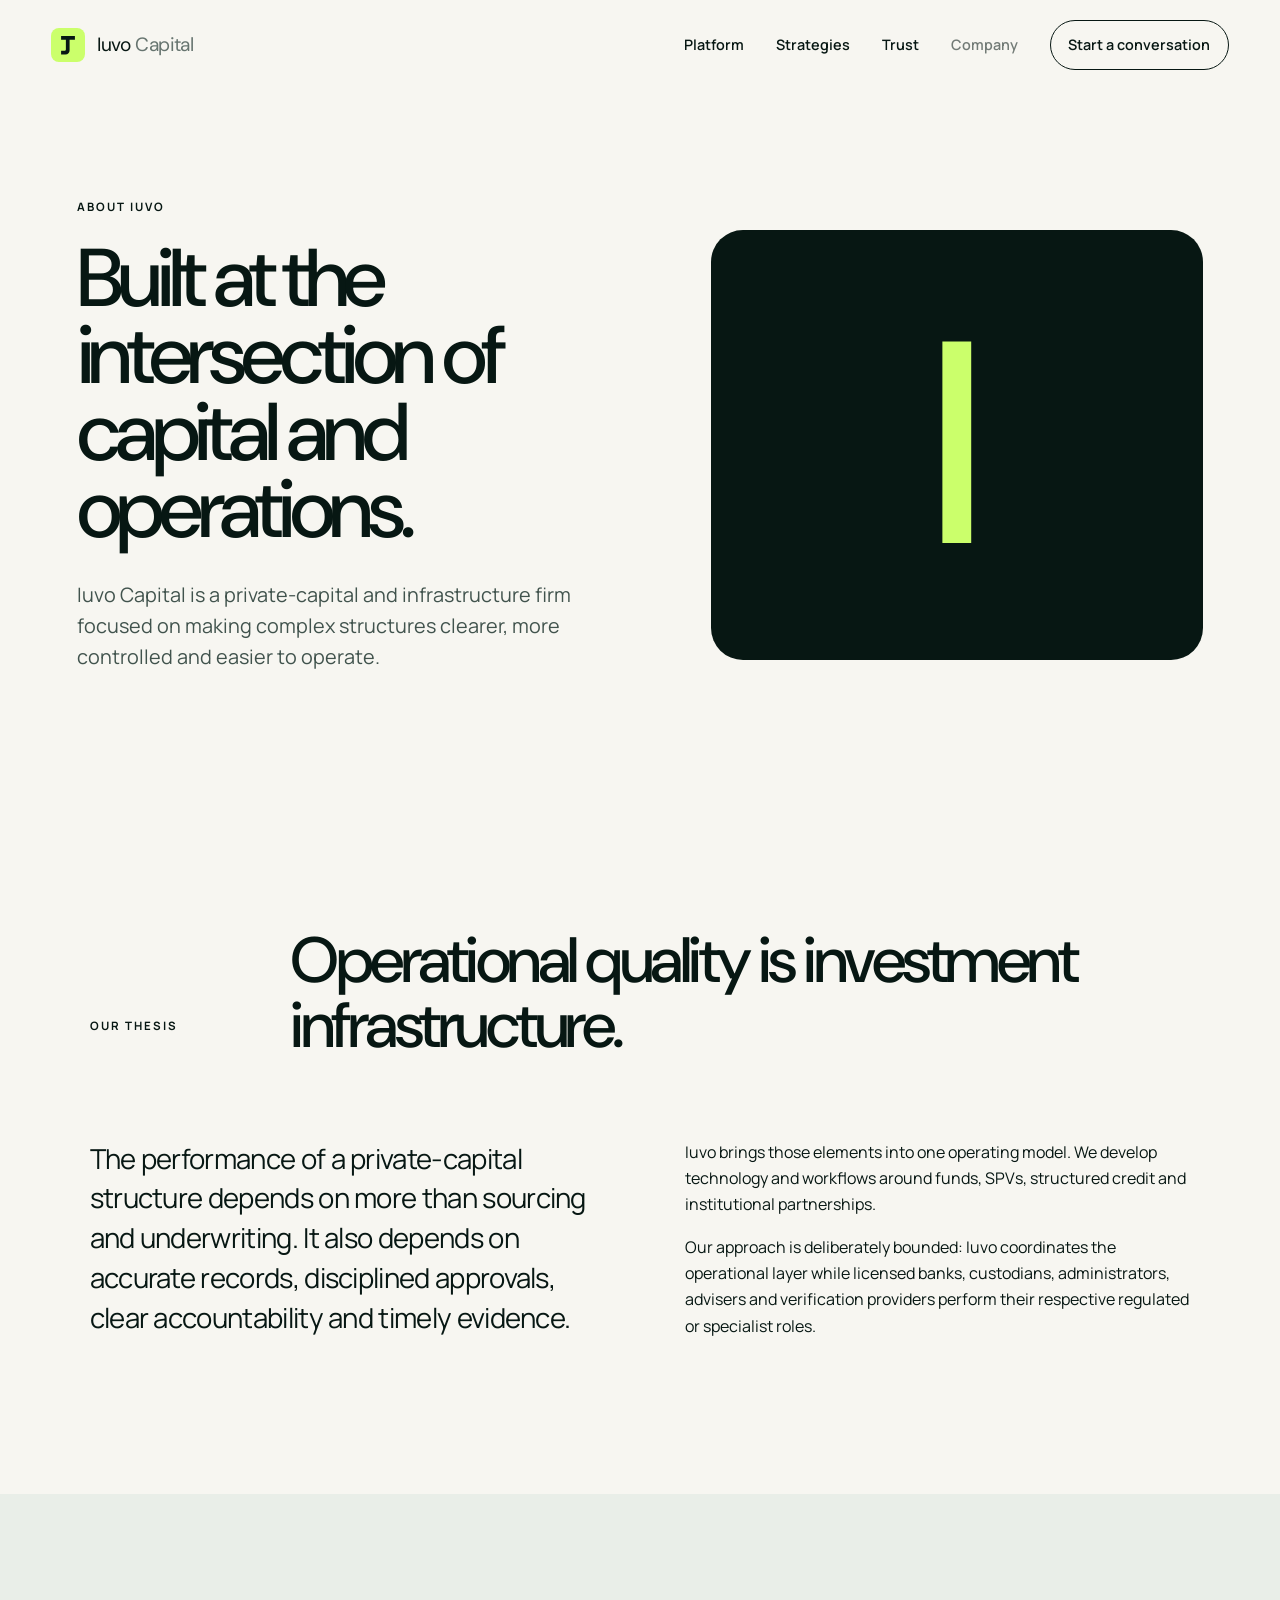
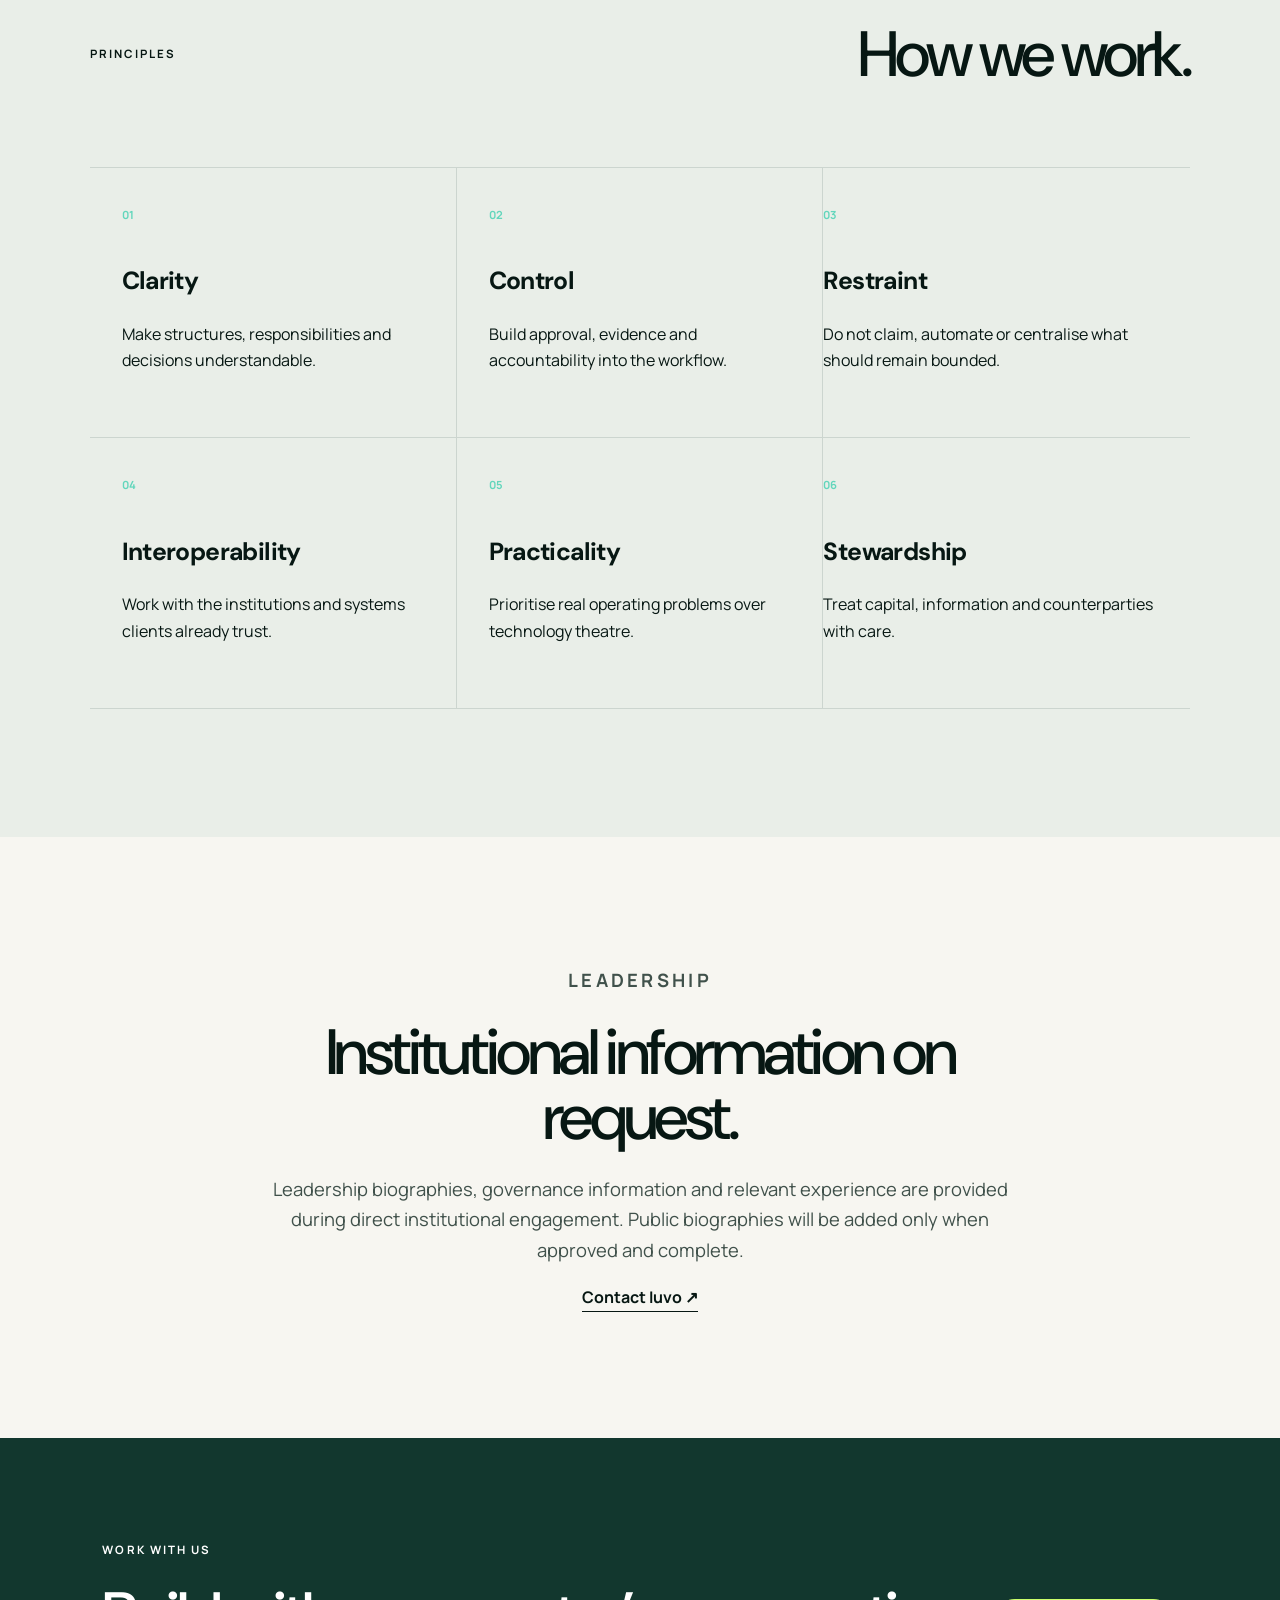
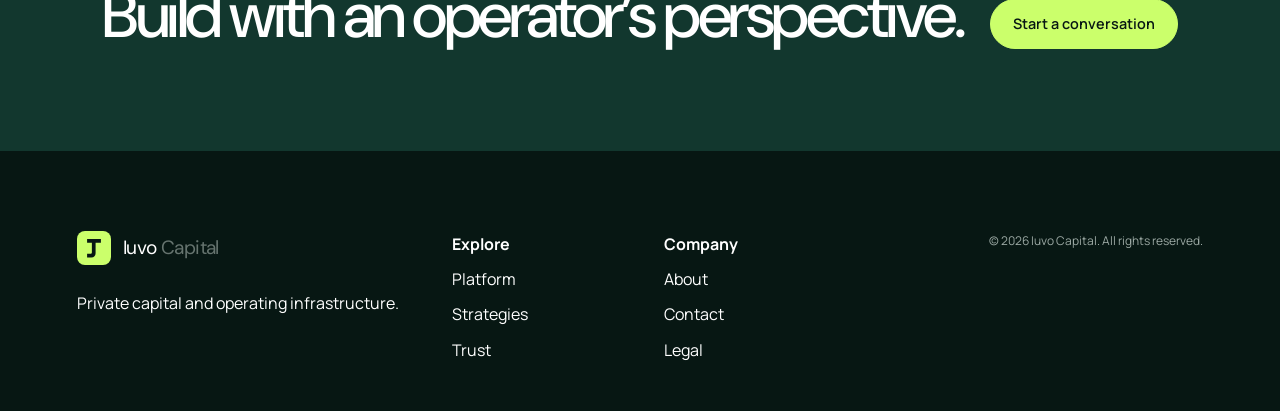
==== about.html @ e955562e "Build new Iuvo Capital website" ====
<!doctype html><html lang="en"><head><meta charset="utf-8"><meta name="viewport" content="width=device-width,initial-scale=1"><meta name="description" content="About Iuvo Capital."><title>Company — Iuvo Capital</title><link rel="icon" href="assets/mark.svg" type="image/svg+xml"><link rel="stylesheet" href="assets/site.css"><script defer src="assets/site.js"></script></head><body><a class="skip" href="#main">Skip to content</a><header class="site-header"><a class="brand" href="index.html"><img src="assets/mark.svg" alt=""><span>Iuvo <b>Capital</b></span></a><button class="menu" aria-expanded="false" aria-controls="nav">Menu</button><nav id="nav"><a href="platform.html">Platform</a><a href="strategies.html">Strategies</a><a href="security.html">Trust</a><a aria-current="page" href="about.html">Company</a><a class="nav-cta" href="contact.html">Start a conversation</a></nav></header><main id="main"><section class="page-hero about-hero"><div><p class="eyebrow">About Iuvo</p><h1>Built at the intersection of capital and operations.</h1><p class="lede">Iuvo Capital is a private-capital and infrastructure firm focused on making complex structures clearer, more controlled and easier to operate.</p></div><div class="monogram">I</div></section><section class="section"><div class="section-head"><p class="eyebrow">Our thesis</p><h2>Operational quality is investment infrastructure.</h2></div><div class="two-col"><p class="large-copy">The performance of a private-capital structure depends on more than sourcing and underwriting. It also depends on accurate records, disciplined approvals, clear accountability and timely evidence.</p><div><p>Iuvo brings those elements into one operating model. We develop technology and workflows around funds, SPVs, structured credit and institutional partnerships.</p><p>Our approach is deliberately bounded: Iuvo coordinates the operational layer while licensed banks, custodians, administrators, advisers and verification providers perform their respective regulated or specialist roles.</p></div></div></section><section class="section pale-section"><div class="section-head"><p class="eyebrow">Principles</p><h2>How we work.</h2></div><div class="principles"><article><span>01</span><h3>Clarity</h3><p>Make structures, responsibilities and decisions understandable.</p></article><article><span>02</span><h3>Control</h3><p>Build approval, evidence and accountability into the workflow.</p></article><article><span>03</span><h3>Restraint</h3><p>Do not claim, automate or centralise what should remain bounded.</p></article><article><span>04</span><h3>Interoperability</h3><p>Work with the institutions and systems clients already trust.</p></article><article><span>05</span><h3>Practicality</h3><p>Prioritise real operating problems over technology theatre.</p></article><article><span>06</span><h3>Stewardship</h3><p>Treat capital, information and counterparties with care.</p></article></div></section><section class="section notice"><p class="eyebrow">Leadership</p><h2>Institutional information on request.</h2><p>Leadership biographies, governance information and relevant experience are provided during direct institutional engagement. Public biographies will be added only when approved and complete.</p><a class="text-link" href="contact.html">Contact Iuvo ↗</a></section><section class="cta"><p class="eyebrow">Work with us</p><h2>Build with an operator’s perspective.</h2><a class="button pale" href="contact.html">Start a conversation</a></section></main><footer><div><a class="brand footer-brand" href="index.html"><img src="assets/mark.svg" alt=""><span>Iuvo <b>Capital</b></span></a><p>Private capital and operating infrastructure.</p></div><div><b>Explore</b><a href="platform.html">Platform</a><a href="strategies.html">Strategies</a><a href="security.html">Trust</a></div><div><b>Company</b><a href="about.html">About</a><a href="contact.html">Contact</a><a href="legal.html">Legal</a></div><p class="fine">© <span data-year></span> Iuvo Capital. All rights reserved.</p></footer></body></html>
---- assets/site.css ----
@import url('https://fonts.googleapis.com/css2?family=DM+Sans:wght@400;500;600;700&family=Manrope:wght@400;500;600&display=swap');
:root{--ink:#071713;--forest:#12372e;--mint:#cbff6b;--sea:#63d6bc;--paper:#f7f6f1;--soft:#e9eee8;--line:#ccd5cf;--muted:#596a64;--white:#fff;--max:1440px}*{box-sizing:border-box}html{scroll-behavior:smooth}body{margin:0;background:var(--paper);color:var(--ink);font-family:'Manrope',Arial,sans-serif;font-size:16px;line-height:1.65}img{display:block;max-width:100%}a{color:inherit}h1,h2,h3,p{margin-top:0}h1,h2,h3,.brand{font-family:'DM Sans',Arial,sans-serif}h1{font-size:clamp(3.35rem,7.2vw,7.6rem);line-height:.94;letter-spacing:-.065em;font-weight:500;margin-bottom:2rem}h1 em{font-style:normal;color:#4b685f}h2{font-size:clamp(2.5rem,5vw,5.6rem);line-height:1.02;letter-spacing:-.055em;font-weight:500;margin-bottom:1.5rem}h3{font-size:1.55rem;line-height:1.2;letter-spacing:-.025em}.skip{position:absolute;left:-9999px;top:10px;padding:10px;background:#fff;z-index:100}.skip:focus{left:10px}.site-header{height:90px;max-width:var(--max);margin:auto;padding:0 clamp(1.3rem,4vw,4.5rem);display:flex;align-items:center;justify-content:space-between;position:relative;z-index:20}.brand{display:flex;gap:.75rem;align-items:center;text-decoration:none;font-size:1.2rem;letter-spacing:-.03em}.brand img{width:34px;height:34px}.brand b{font-weight:400;color:#66746f}.site-header nav{display:flex;align-items:center;gap:2rem}.site-header nav a{text-decoration:none;font-size:.9rem;font-weight:600}.site-header nav a:not(.nav-cta):hover,.site-header nav a[aria-current=page]{opacity:.55}.nav-cta{border:1px solid var(--ink);padding:.75rem 1.1rem;border-radius:999px}.nav-cta:hover{background:var(--ink);color:#fff}.menu{display:none;background:none;border:1px solid;padding:.55rem .9rem;border-radius:999px}.hero{max-width:var(--max);margin:auto;min-height:calc(100vh - 90px);padding:4vw clamp(1.3rem,4vw,4.5rem) 6vw;display:grid;grid-template-columns:1.03fr .97fr;align-items:center;gap:5vw}.hero-copy{position:relative;z-index:1}.eyebrow{text-transform:uppercase;font-size:.72rem;font-weight:700;letter-spacing:.18em;margin-bottom:1.5rem}.lede{font-size:clamp(1.1rem,1.55vw,1.45rem);max-width:670px;line-height:1.55;color:#41534d}.actions{display:flex;align-items:center;gap:2rem;margin:2.5rem 0 4rem}.button{display:inline-block;background:var(--ink);color:#fff;text-decoration:none;border:1px solid var(--ink);border-radius:999px;padding:.9rem 1.35rem;font:600 .9rem 'Manrope';cursor:pointer}.button:hover{background:var(--forest)}.button.outline{background:transparent;color:var(--ink)}.button.pale{background:var(--mint);color:var(--ink);border-color:var(--mint)}.text-link{font-weight:700;text-decoration:none;border-bottom:1px solid currentColor;padding-bottom:.2rem}.text-link span{margin-left:.4rem}.text-link.light{color:#fff}.hero-proof{display:flex;gap:1.7rem;align-items:center;font-size:.78rem;text-transform:uppercase;letter-spacing:.08em}.hero-proof span{color:var(--muted)}.hero-art img{width:100%;max-height:76vh}.signal{background:var(--mint);display:grid;grid-template-columns:1.5fr repeat(4,1fr);padding:2rem clamp(1.3rem,4vw,4.5rem);gap:1rem;align-items:center;text-transform:uppercase;font-size:.75rem;letter-spacing:.1em}.signal p{margin:0;font-weight:700}.signal div{display:flex;gap:.8rem}.signal span{opacity:.55}.section{max-width:var(--max);margin:auto;padding:clamp(5rem,10vw,10rem) clamp(1.3rem,7vw,8rem)}.intro{display:grid;grid-template-columns:1.2fr .8fr;gap:8vw}.intro>div:last-child{font-size:1.15rem;color:#43534e;padding-top:4rem}.dark{max-width:none;background:var(--ink);color:#fff}.dark>.section-head,.dark>.card-grid,.dark>div{max-width:calc(var(--max) - 16rem);margin-left:auto;margin-right:auto}.section-head{display:flex;justify-content:space-between;align-items:flex-end;gap:2rem;margin-bottom:5rem}.section-head h2{margin-bottom:0;max-width:900px}.card-grid{display:grid;grid-template-columns:repeat(4,1fr);border-top:1px solid #41534d}.feature-card{padding:2rem 1.5rem 1rem 0;border-right:1px solid #41534d;min-height:300px}.feature-card+article{padding-left:1.5rem}.feature-card:last-child{border-right:0}.feature-card span,.module-list>article>span,.principles span{font-size:.7rem;color:var(--sea);font-weight:700}.feature-card h3{margin-top:4rem}.feature-card p{color:#abb9b3}.three{grid-template-columns:repeat(3,1fr)}.split{display:grid;grid-template-columns:1fr 1fr;gap:8vw;align-items:center}.split img{border-radius:2rem}.large-copy{font-size:clamp(1.35rem,2.15vw,2rem);line-height:1.45;letter-spacing:-.025em}.boundary{display:grid;grid-template-columns:.8fr 1.2fr;gap:7vw;border-top:1px solid var(--line)}.boundary-grid{display:grid;grid-template-columns:repeat(2,1fr);gap:2rem}.boundary-grid>div{border-top:1px solid var(--ink);padding-top:1.4rem}.boundary-grid b{font-family:'DM Sans';font-size:1.2rem}.cta{max-width:none;background:var(--forest);color:#fff;padding:clamp(5rem,8vw,8rem) clamp(1.3rem,8vw,9rem);display:grid;grid-template-columns:1fr auto;align-items:end}.cta h2{margin:0}.cta .eyebrow{grid-column:1/-1}.page-hero{max-width:var(--max);margin:auto;min-height:710px;padding:7vw clamp(1.3rem,6vw,7rem);display:grid;grid-template-columns:1.05fr .95fr;gap:7vw;align-items:center}.page-hero h1{font-size:clamp(3.5rem,6.4vw,6.9rem)}.page-hero img{border-radius:2rem}.page-hero.compact{min-height:560px;grid-template-columns:1fr}.page-hero.compact>div{max-width:950px}.module-list{border-top:1px solid var(--ink)}.module-list article{display:grid;grid-template-columns:100px 1fr;padding:3.5rem 0;border-bottom:1px solid var(--line)}.module-list article>div{display:grid;grid-template-columns:1fr 1fr;gap:3rem}.module-list h3{font-size:2rem}.module-list ul{margin:0;padding:0;list-style:none}.module-list li{padding:.7rem 0;border-bottom:1px solid var(--line)}.architecture{display:grid;grid-template-columns:.8fr 1.2fr;gap:7vw}.layers{display:flex;flex-direction:column;gap:3px}.layers div{background:#16342d;padding:1.3rem 1.5rem;display:grid;grid-template-columns:40px 160px 1fr;align-items:center}.layers span{color:var(--sea);font-size:.7rem}.layers p{margin:0;color:#9eaea7}.two-col{display:grid;grid-template-columns:1fr 1fr;gap:7vw}.facts div{padding:1.3rem 0;border-top:1px solid var(--line);display:flex;justify-content:space-between;gap:1rem}.facts span{color:var(--muted)}.notice{max-width:930px;text-align:center}.notice p{font-size:1.15rem;color:#40514b}.principles{display:grid;grid-template-columns:repeat(3,1fr);border-top:1px solid var(--line)}.principles article{padding:2rem 2rem 3rem 0;border-bottom:1px solid var(--line)}.principles article:not(:nth-child(3n)){border-right:1px solid var(--line);padding-left:2rem}.principles h3{margin-top:2.5rem}.pale-section{background:var(--soft);max-width:none}.pale-section>*{max-width:calc(var(--max) - 16rem);margin-left:auto;margin-right:auto}.monogram{font:500 18rem/.8 'DM Sans';color:var(--mint);background:var(--ink);height:430px;display:grid;place-items:center;border-radius:2rem}.check-list{display:grid;grid-template-columns:1fr 1fr}.check-list p{border-top:1px solid #41534d;padding:1rem;margin:0;color:#d1d9d5}.contact-wrap{max-width:var(--max);margin:auto;padding:7vw clamp(1.3rem,7vw,8rem);display:grid;grid-template-columns:.9fr 1.1fr;gap:9vw}.contact-wrap h1{font-size:clamp(3.2rem,5.5vw,6rem)}.contact-note{border-top:1px solid var(--line);padding-top:1.3rem;margin-top:4rem}form{background:#fff;padding:clamp(1.5rem,4vw,3.5rem);border-radius:1.5rem;box-shadow:0 30px 80px #27463c14}label{display:block;font-size:.8rem;font-weight:700;margin-bottom:1.2rem}input,select,textarea{width:100%;margin-top:.4rem;border:0;border-bottom:1px solid #9aaca4;background:transparent;padding:.75rem 0;font:inherit;color:inherit;border-radius:0}input:focus,select:focus,textarea:focus{outline:2px solid var(--sea);outline-offset:4px}.consent{display:flex;gap:.7rem;align-items:flex-start;font-weight:400}.consent input{width:auto;margin-top:.3rem}.form-note{font-size:.75rem;color:var(--muted);margin-top:1rem}.legal-copy{max-width:1200px;margin:auto;padding:2rem 2rem 8rem;display:grid;grid-template-columns:240px 1fr;gap:7vw}.legal-copy nav{display:flex;flex-direction:column;gap:.7rem;position:sticky;top:30px;align-self:start}.legal-copy nav a{text-decoration:none}.legal-copy article section{padding:0 0 2.5rem;margin-bottom:2.5rem;border-bottom:1px solid var(--line)}.legal-copy h2{font-size:2rem;letter-spacing:-.03em}.legal-copy p{font-size:1.08rem}footer{background:var(--ink);color:#fff;padding:5rem clamp(1.3rem,6vw,7rem) 3rem;display:grid;grid-template-columns:2fr 1fr 1fr 2fr;gap:3rem}footer>div{display:flex;flex-direction:column;align-items:flex-start;gap:.55rem}footer a{text-decoration:none}.footer-brand{margin-bottom:1rem}.fine{font-size:.75rem;color:#9ca9a4;text-align:right}.section,.cta,.signal{opacity:0;transform:translateY(18px);transition:opacity .7s ease,transform .7s ease}.visible{opacity:1;transform:none}
@media(max-width:980px){.site-header nav{display:none;position:absolute;top:78px;left:1.2rem;right:1.2rem;background:var(--ink);color:#fff;padding:1.5rem;flex-direction:column;align-items:stretch;border-radius:1rem}.site-header nav.open{display:flex}.menu{display:block}.nav-cta{text-align:center;border-color:#fff}.hero,.page-hero,.contact-wrap{grid-template-columns:1fr}.hero{padding-top:4rem}.hero-art{max-width:650px;margin:auto}.signal{grid-template-columns:1fr 1fr}.signal p{grid-column:1/-1}.intro,.split,.boundary,.architecture,.two-col{grid-template-columns:1fr}.card-grid{grid-template-columns:1fr 1fr}.feature-card:nth-child(2){border-right:0}.principles{grid-template-columns:1fr 1fr}.principles article:not(:nth-child(3n)){border-right:0;padding-left:0}.principles article:nth-child(odd){border-right:1px solid var(--line)}.module-list article>div{grid-template-columns:1fr}.page-hero{min-height:auto}.page-hero img{max-width:650px}.dark>.section-head,.dark>.card-grid,.dark>div,.pale-section>*{max-width:none}.cta{grid-template-columns:1fr;gap:2rem}.cta .eyebrow{grid-column:auto}footer{grid-template-columns:1fr 1fr}.fine{text-align:left}}
@media(max-width:620px){h1{font-size:3.35rem}.site-header{height:74px}.hero{min-height:auto}.actions{align-items:flex-start;flex-direction:column;margin-bottom:3rem}.hero-proof{align-items:flex-start;flex-direction:column;gap:.4rem}.signal{grid-template-columns:1fr}.signal p{grid-column:auto}.section{padding-top:5rem;padding-bottom:5rem}.section-head{align-items:flex-start;flex-direction:column;margin-bottom:3rem}.card-grid,.three,.principles,.boundary-grid{grid-template-columns:1fr}.feature-card,.feature-card+article{padding:2rem 0;border-right:0;border-bottom:1px solid #41534d;min-height:auto}.feature-card h3{margin-top:2rem}.principles article,.principles article:not(:nth-child(3n)),.principles article:nth-child(odd){border-right:0;padding-left:0}.module-list article{grid-template-columns:45px 1fr}.layers div{grid-template-columns:30px 1fr}.layers p{grid-column:2;margin-top:.4rem}.check-list{grid-template-columns:1fr}.facts div{flex-direction:column}.legal-copy{grid-template-columns:1fr}.legal-copy nav{position:static}.monogram{height:300px;font-size:12rem}footer{grid-template-columns:1fr}.page-hero{padding-top:5rem;padding-bottom:5rem}}
@media(prefers-reduced-motion:reduce){html{scroll-behavior:auto}.section,.cta,.signal{opacity:1;transform:none;transition:none}}
@media print{.site-header,.cta,footer,.menu{display:none}.section,.signal{opacity:1;transform:none}.page-hero{min-height:auto}.dark{background:#fff;color:#000}.feature-card p{color:#333}}
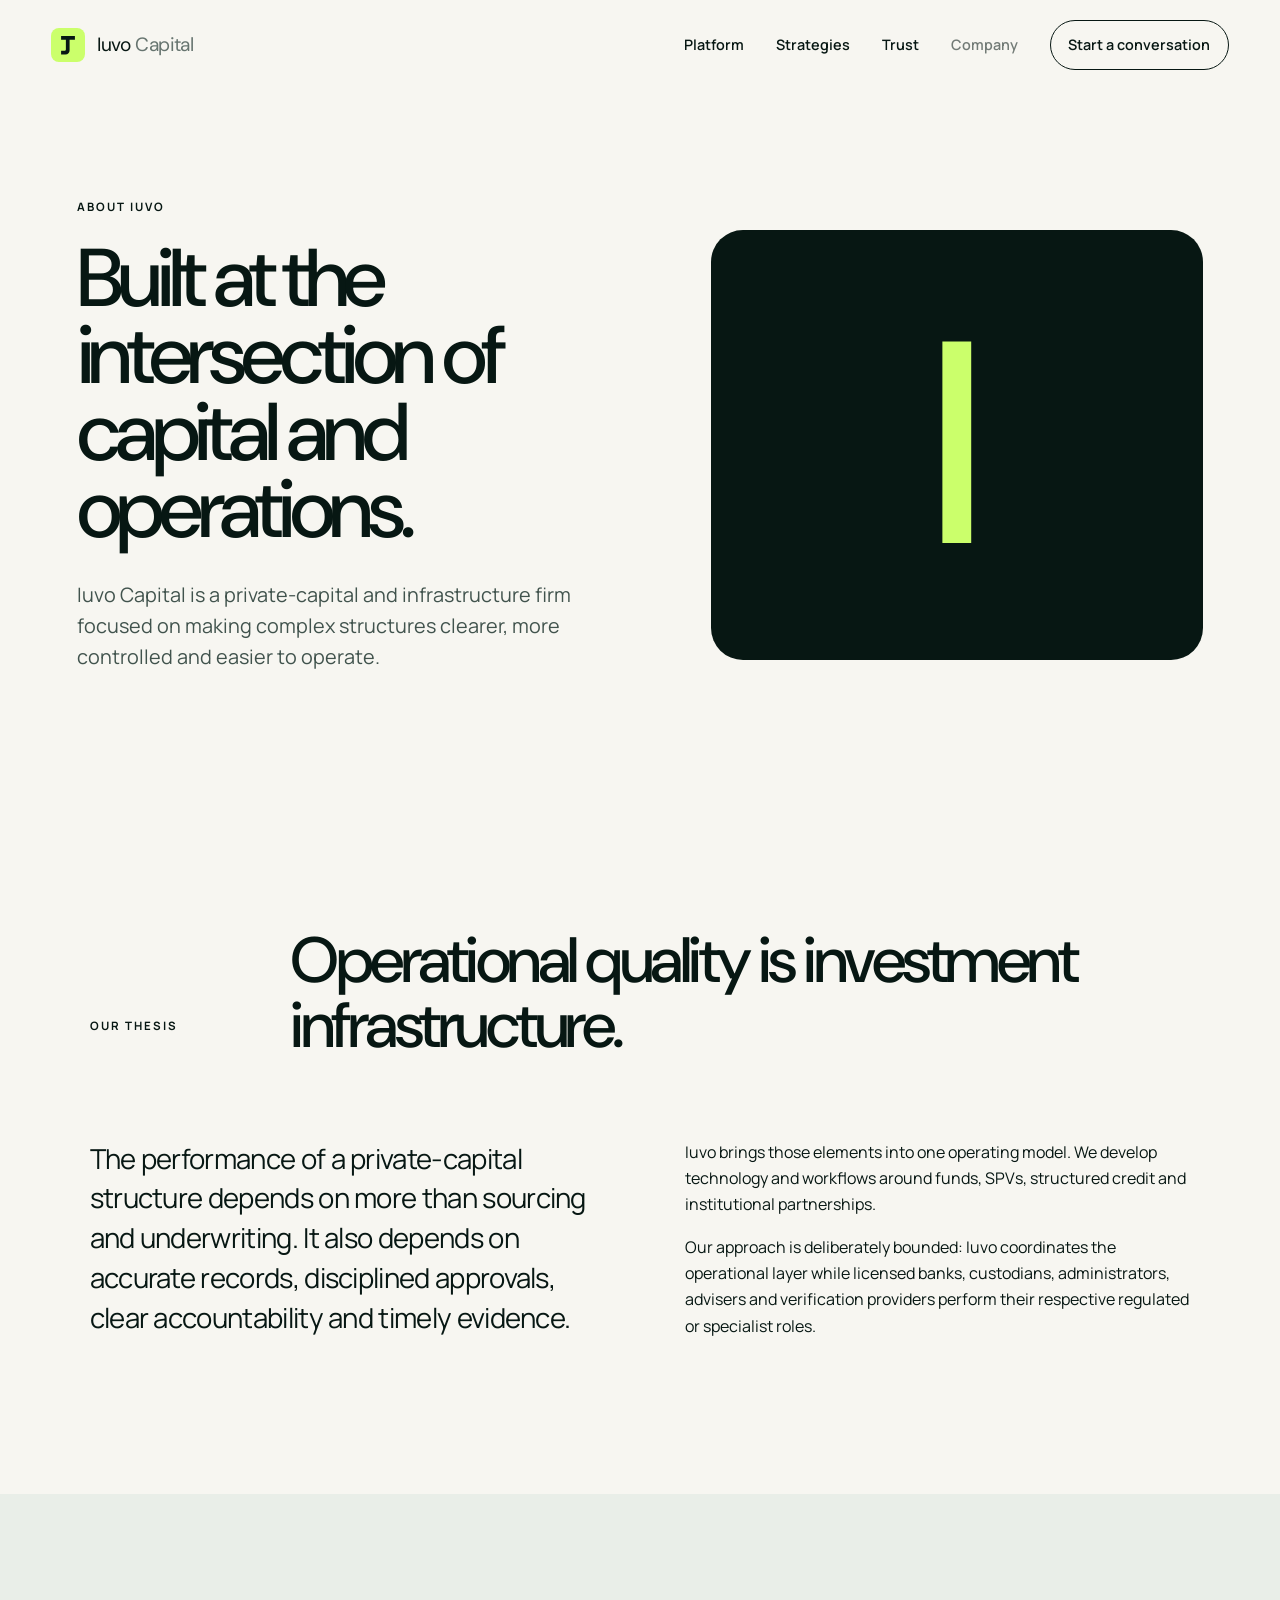
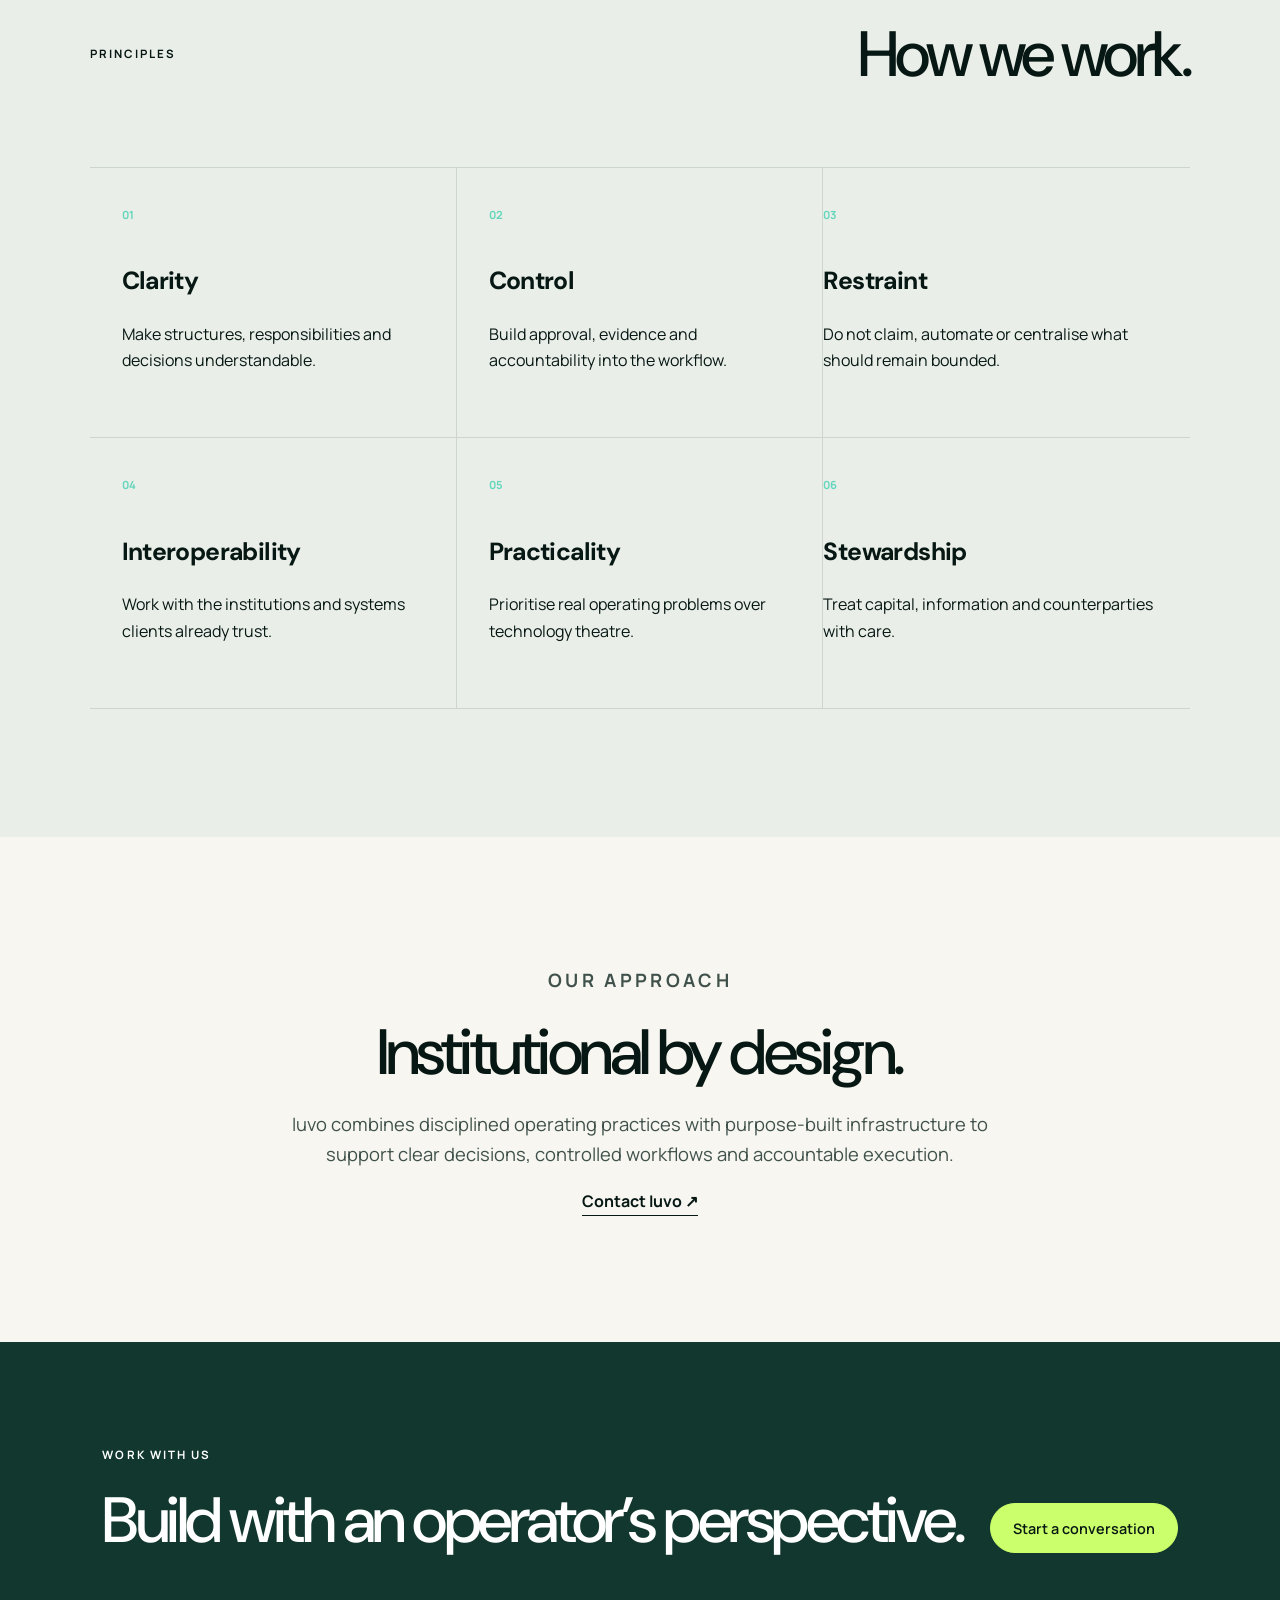
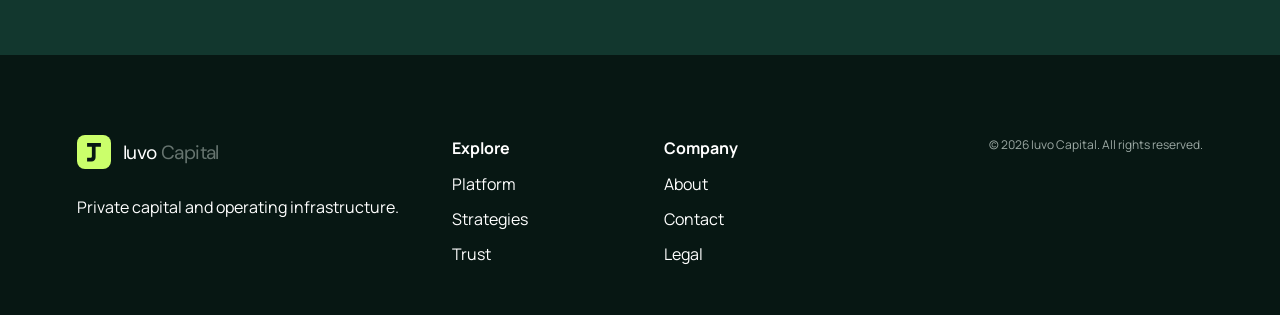
==== commit a3488b02: "Remove future biography placeholder" ====
--- a/about.html
+++ b/about.html
@@ -1 +1 @@
-<!doctype html><html lang="en"><head><meta charset="utf-8"><meta name="viewport" content="width=device-width,initial-scale=1"><meta name="description" content="About Iuvo Capital."><title>Company — Iuvo Capital</title><link rel="icon" href="assets/mark.svg" type="image/svg+xml"><link rel="stylesheet" href="assets/site.css"><script defer src="assets/site.js"></script></head><body><a class="skip" href="#main">Skip to content</a><header class="site-header"><a class="brand" href="index.html"><img src="assets/mark.svg" alt=""><span>Iuvo <b>Capital</b></span></a><button class="menu" aria-expanded="false" aria-controls="nav">Menu</button><nav id="nav"><a href="platform.html">Platform</a><a href="strategies.html">Strategies</a><a href="security.html">Trust</a><a aria-current="page" href="about.html">Company</a><a class="nav-cta" href="contact.html">Start a conversation</a></nav></header><main id="main"><section class="page-hero about-hero"><div><p class="eyebrow">About Iuvo</p><h1>Built at the intersection of capital and operations.</h1><p class="lede">Iuvo Capital is a private-capital and infrastructure firm focused on making complex structures clearer, more controlled and easier to operate.</p></div><div class="monogram">I</div></section><section class="section"><div class="section-head"><p class="eyebrow">Our thesis</p><h2>Operational quality is investment infrastructure.</h2></div><div class="two-col"><p class="large-copy">The performance of a private-capital structure depends on more than sourcing and underwriting. It also depends on accurate records, disciplined approvals, clear accountability and timely evidence.</p><div><p>Iuvo brings those elements into one operating model. We develop technology and workflows around funds, SPVs, structured credit and institutional partnerships.</p><p>Our approach is deliberately bounded: Iuvo coordinates the operational layer while licensed banks, custodians, administrators, advisers and verification providers perform their respective regulated or specialist roles.</p></div></div></section><section class="section pale-section"><div class="section-head"><p class="eyebrow">Principles</p><h2>How we work.</h2></div><div class="principles"><article><span>01</span><h3>Clarity</h3><p>Make structures, responsibilities and decisions understandable.</p></article><article><span>02</span><h3>Control</h3><p>Build approval, evidence and accountability into the workflow.</p></article><article><span>03</span><h3>Restraint</h3><p>Do not claim, automate or centralise what should remain bounded.</p></article><article><span>04</span><h3>Interoperability</h3><p>Work with the institutions and systems clients already trust.</p></article><article><span>05</span><h3>Practicality</h3><p>Prioritise real operating problems over technology theatre.</p></article><article><span>06</span><h3>Stewardship</h3><p>Treat capital, information and counterparties with care.</p></article></div></section><section class="section notice"><p class="eyebrow">Leadership</p><h2>Institutional information on request.</h2><p>Leadership biographies, governance information and relevant experience are provided during direct institutional engagement. Public biographies will be added only when approved and complete.</p><a class="text-link" href="contact.html">Contact Iuvo ↗</a></section><section class="cta"><p class="eyebrow">Work with us</p><h2>Build with an operator’s perspective.</h2><a class="button pale" href="contact.html">Start a conversation</a></section></main><footer><div><a class="brand footer-brand" href="index.html"><img src="assets/mark.svg" alt=""><span>Iuvo <b>Capital</b></span></a><p>Private capital and operating infrastructure.</p></div><div><b>Explore</b><a href="platform.html">Platform</a><a href="strategies.html">Strategies</a><a href="security.html">Trust</a></div><div><b>Company</b><a href="about.html">About</a><a href="contact.html">Contact</a><a href="legal.html">Legal</a></div><p class="fine">© <span data-year></span> Iuvo Capital. All rights reserved.</p></footer></body></html>+<!doctype html><html lang="en"><head><meta charset="utf-8"><meta name="viewport" content="width=device-width,initial-scale=1"><meta name="description" content="About Iuvo Capital."><title>Company — Iuvo Capital</title><link rel="icon" href="assets/mark.svg" type="image/svg+xml"><link rel="stylesheet" href="assets/site.css"><script defer src="assets/site.js"></script></head><body><a class="skip" href="#main">Skip to content</a><header class="site-header"><a class="brand" href="index.html"><img src="assets/mark.svg" alt=""><span>Iuvo <b>Capital</b></span></a><button class="menu" aria-expanded="false" aria-controls="nav">Menu</button><nav id="nav"><a href="platform.html">Platform</a><a href="strategies.html">Strategies</a><a href="security.html">Trust</a><a aria-current="page" href="about.html">Company</a><a class="nav-cta" href="contact.html">Start a conversation</a></nav></header><main id="main"><section class="page-hero about-hero"><div><p class="eyebrow">About Iuvo</p><h1>Built at the intersection of capital and operations.</h1><p class="lede">Iuvo Capital is a private-capital and infrastructure firm focused on making complex structures clearer, more controlled and easier to operate.</p></div><div class="monogram">I</div></section><section class="section"><div class="section-head"><p class="eyebrow">Our thesis</p><h2>Operational quality is investment infrastructure.</h2></div><div class="two-col"><p class="large-copy">The performance of a private-capital structure depends on more than sourcing and underwriting. It also depends on accurate records, disciplined approvals, clear accountability and timely evidence.</p><div><p>Iuvo brings those elements into one operating model. We develop technology and workflows around funds, SPVs, structured credit and institutional partnerships.</p><p>Our approach is deliberately bounded: Iuvo coordinates the operational layer while licensed banks, custodians, administrators, advisers and verification providers perform their respective regulated or specialist roles.</p></div></div></section><section class="section pale-section"><div class="section-head"><p class="eyebrow">Principles</p><h2>How we work.</h2></div><div class="principles"><article><span>01</span><h3>Clarity</h3><p>Make structures, responsibilities and decisions understandable.</p></article><article><span>02</span><h3>Control</h3><p>Build approval, evidence and accountability into the workflow.</p></article><article><span>03</span><h3>Restraint</h3><p>Do not claim, automate or centralise what should remain bounded.</p></article><article><span>04</span><h3>Interoperability</h3><p>Work with the institutions and systems clients already trust.</p></article><article><span>05</span><h3>Practicality</h3><p>Prioritise real operating problems over technology theatre.</p></article><article><span>06</span><h3>Stewardship</h3><p>Treat capital, information and counterparties with care.</p></article></div></section><section class="section notice"><p class="eyebrow">Our approach</p><h2>Institutional by design.</h2><p>Iuvo combines disciplined operating practices with purpose-built infrastructure to support clear decisions, controlled workflows and accountable execution.</p><a class="text-link" href="contact.html">Contact Iuvo ↗</a></section><section class="cta"><p class="eyebrow">Work with us</p><h2>Build with an operator’s perspective.</h2><a class="button pale" href="contact.html">Start a conversation</a></section></main><footer><div><a class="brand footer-brand" href="index.html"><img src="assets/mark.svg" alt=""><span>Iuvo <b>Capital</b></span></a><p>Private capital and operating infrastructure.</p></div><div><b>Explore</b><a href="platform.html">Platform</a><a href="strategies.html">Strategies</a><a href="security.html">Trust</a></div><div><b>Company</b><a href="about.html">About</a><a href="contact.html">Contact</a><a href="legal.html">Legal</a></div><p class="fine">© <span data-year></span> Iuvo Capital. All rights reserved.</p></footer></body></html>
